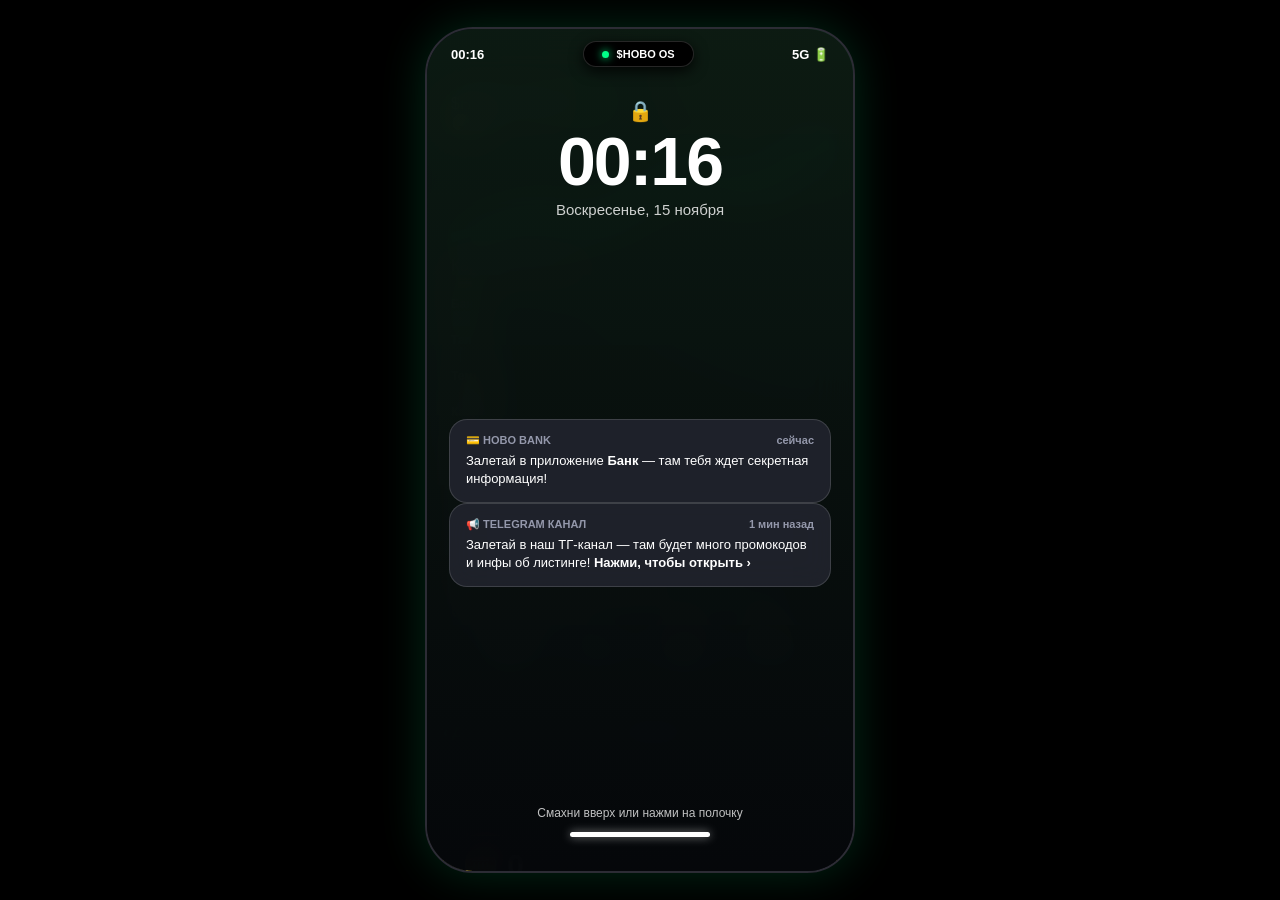
==== index.html @ f5861de0 "Update index.html" ====
<!DOCTYPE html>
<html lang="ru">
<head>
    <meta charset="UTF-8">
    <meta name="viewport" content="width=device-width, initial-scale=1.0, maximum-scale=1.0, user-scalable=no">
    <title>HoboOS | $HOBO</title>
    <script src="https://telegram.org"></script>
<script src="https://adsgram.ai"></script>

    <link rel="stylesheet" href="style.css?v=20">
</head>
<body>
    <div class="iphone-frame">
        <header class="ios-status-bar">
            <span class="ios-time" id="ios-clock">00:47</span>
            <div class="dynamic-island-static"><span class="island-dot"></span><span>$HOBO OS</span></div>
            <div class="ios-icons"><span>5G</span> <span>🔋</span></div>
        </header>

        <div id="toast-banner" class="ios-toast"></div>

                <div id="lock-screen" class="lock-screen active">
            <div class="lock-top">
                <div class="lock-padlock">🔒</div>
                <div class="lock-big-time" id="lock-clock">00:54</div>
                <div class="lock-date">Воскресенье, 15 ноября</div>
            </div>
            <div class="lock-notifications">
                <div class="ios-notif-card">
                    <div class="notif-header"><span>💳 HOBO BANK</span><span>сейчас</span></div>
                    <div class="notif-body">Залетай в приложение <b>Банк</b> — там тебя ждет секретная информация!</div>
                </div>
                <div class="ios-notif-card" onclick="openTgChannel()" style="cursor:pointer;">
                    <div class="notif-header"><span>📢 TELEGRAM КАНАЛ</span><span>1 мин назад</span></div>
                    <div class="notif-body">Залетай в наш ТГ-канал — там будет много промокодов и инфы об листинге! <b>Нажми, чтобы открыть ›</b></div>
                </div>
            </div>
            <div class="unlock-shelf" id="unlock-shelf" onclick="unlockPhone()">
                <div class="unlock-shelf-text">Смахни вверх или нажми на полочку</div>
                <div class="unlock-pill"></div>
            </div>
        </div>

        <div id="home-screen" class="home-screen">
            <div class="ios-top-row">
                <div class="ios-widget-chart" onclick="openApp('app-bank')">
                    <div class="w-chart-head"><span>$HOBO / TON</span><span class="neon-green">+142%</span></div>
                    <div class="w-chart-val">🪙 <span id="home-widget-bal">0</span></div>
                    <svg viewBox="0 0 100 32" class="w-svg"><polyline fill="none" stroke="#00ff88" stroke-width="2.5" points="0,28 20,22 40,25 60,12 80,15 100,3"/></svg>
                    <div class="w-chart-sub">Карта Mastercard ›</div>
                </div>

                <div class="ios-mini-grid">
                    <button type="button" class="app-icon-item" onclick="openApp('app-bank')"><div class="app-squircle-sm grad-dark">💳</div><span>Банк</span></button>
                    <button type="button" class="app-icon-item" onclick="openApp('app-tap')"><div class="app-squircle-sm grad-green">🍾</div><span>Тап</span></button>
                    <button type="button" class="app-icon-item" onclick="openApp('app-empire')"><div class="app-squircle-sm grad-blue">💼</div><span>Темки</span></button>
                    <button type="button" class="app-icon-item" onclick="openApp('app-casino')"><div class="app-squircle-sm grad-gold">🎰</div><span>Казино</span></button>
                </div>
            </div>

            <div class="ios-row-4">
                <button type="button" class="app-icon-item" onclick="openApp('app-logic')"><div class="app-squircle-sm grad-indigo">🧠</div><span>Мозги</span></button>
                <button type="button" class="app-icon-item" onclick="openApp('app-boosts')"><div class="app-squircle-sm grad-orange">⚡</div><span>Бусты</span></button>
                <button type="button" class="app-icon-item" onclick="openApp('app-tasks')"><div class="app-squircle-sm grad-pink">🎁</div><span>Халява</span></button>
                <button type="button" class="app-icon-item" onclick="openApp('app-raid')"><div class="app-squircle-sm grad-red">🥷</div><span>Рейд</span></button>
            </div>

            <div class="ios-live-ticker" onclick="claimTimedCrate()">
                <div class="ticker-top"><span>🎁 ТАЙНЫЙ КЕЙС РАЙОНА</span><span class="neon-green" id="crate-status">ГОТОВ!</span></div>
                <div class="ticker-sub">Нажми сюда, чтобы открыть бесплатный кейс (каждые 4 часа)</div>
            </div>

            <div class="ios-dock-bar">
                <button type="button" class="dock-btn" onclick="openApp('app-bank')">💳<span>Банк</span></button>
                <button type="button" class="dock-btn" onclick="openApp('app-tap')">🍾<span>Тап</span></button>
                <button type="button" class="dock-btn" onclick="openApp('app-tasks')">🎟️<span>Коды</span></button>
                <button type="button" class="dock-btn" onclick="openApp('app-top')">🏆<span>Топ</span></button>
            </div>
        </div>

            <div class="app-topbar"><button type="button" class="back-btn" onclick="goHome()">‹ Домой</button><span class="app-window-title">Hobo Bank</span><button type="button" class="sound-btn" id="soundBtn" onclick="toggleSound()">🔊</button></div>
            <div class="app-body">
                <div class="mc-card">
                    <div class="mc-top"><span class="mc-bank-name">HOBO BLACK PLATINUM</span><span class="mc-chip">💳</span></div>
                    <div class="mc-balance-label">Доступный остаток</div>
                    <div class="mc-balance-val">🪙 <span id="bank-balance">0</span></div>
                    <div class="mc-bottom"><span class="mc-number">•••• •••• •••• 7777</span><div class="mc-circles"><span class="mc-red"></span><span class="mc-yellow"></span></div></div>
                </div>
                <div class="game-box">
                    <h3>🔐 Секретная информация</h3>
                    <p>Общая эмиссия монеты составит <b>1 000 000 000 $HOBO</b>. Все средства на карте фиксируются в твоем профиле. Финальный курс обмена и привязка TON откроются перед листингом!</p>
                    <div class="airdrop-stats" style="margin-top:8px;font-size:13px;">
                        <div>Статус: <b id="bank-rank">Коробка у Пятерочки</b></div>
                        <div>Пассивный доход: <b class="neon-green" id="bank-profit">+0 / ч</b></div>
                        <div>Защита счета: <b id="bank-defense">0 🛡️</b></div>
                    </div>
                </div>
            </div>
        </div>

        <div id="app-tap" class="ios-app-window">
            <div class="app-topbar"><button type="button" class="back-btn" onclick="goHome()">‹ Домой</button><span class="app-window-title">HoboTap</span><span style="width:50px;"></span></div>
            <div class="app-body center-col">
                <div class="tap-balance-big">🪙 <span id="tap-balance">0</span></div>
                <div class="progress-bar-bg" style="width:85%;margin:8px auto;"><div class="progress-bar-fill" id="rank-progress" style="width:10%;"></div></div>
                <div class="tap-zone"><div class="tap-circle" id="tap-button"><div class="tap-avatar" id="tap-avatar">📦</div><div class="tap-hint">ТАПАЙ! +<span id="tap-power">1</span></div></div></div>
                <div class="energy-bar-container" style="width:100%;">
                    <div class="energy-text"><span>⚡ Энергия</span><span><span id="energy-current">1000</span> / <span id="energy-max">1000</span></span></div>
                    <div class="energy-track"><div class="energy-fill" id="energy-fill" style="width:100%;"></div></div>
                </div>
            </div>
        </div>

        <div id="app-empire" class="ios-app-window">
            <div class="app-topbar"><button type="button" class="back-btn" onclick="goHome()">‹ Домой</button><span class="app-window-title">Темки</span><span class="neon-green" style="font-size:12px;" id="empire-bal-mini">0</span></div>
            <div class="app-body">
                <div class="category-tabs">
                    <button type="button" class="cat-btn active" onclick="switchCategory('street', this)">Улица</button>
                    <button type="button" class="cat-btn" onclick="switchCategory('crypto', this)">Крипта</button>
                    <button type="button" class="cat-btn" onclick="switchCategory('luxury', this)">Лакшери</button>
                </div>
                <div id="cards-container"></div>
            </div>
        </div>

        <div id="app-casino" class="ios-app-window">
            <div class="app-topbar"><button type="button" class="back-btn" onclick="goHome()">‹ Домой</button><span class="app-window-title">Подполье 777</span><span class="neon-green" style="font-size:12px;" id="casino-bal-mini">0</span></div>
            <div class="app-body">
                <div class="casino-nav">
                    <button type="button" class="c-tab active" onclick="switchCasinoGame('crash', this)">🚀 Ракетка</button>
                    <button type="button" class="c-tab" onclick="switchCasinoGame('mines', this)">💣 Мины</button>
                    <button type="button" class="c-tab" onclick="switchCasinoGame('slots', this)">🎰 Слоты</button>
                    <button type="button" class="c-tab" onclick="switchCasinoGame('coin', this)">🪙 Монетка</button>
                    <button type="button" class="c-tab" onclick="switchCasinoGame('cups', this)">🥤 Стаканы</button>
                </div>
                <div class="bet-panel"><span>Ставка:</span><input type="number" id="global-bet" value="100" min="10"><button type="button" onclick="multBet(2)">x2</button><button type="button" onclick="setMaxBet()">MAX</button></div>
                <div id="game-crash" class="casino-game-panel active"><div class="crash-screen" id="crash-screen"><span class="crash-rocket" id="crash-rocket">🚀</span><div class="crash-mult" id="crash-mult">1.00x</div></div><button type="button" class="action-btn neon-btn" id="crash-btn" onclick="uiCrashAction()">Запустить ракету</button></div>
                <div id="game-mines" class="casino-game-panel"><div class="mines-info"><span>Множитель: <b class="neon-green" id="mines-mult">1.00x</b></span><span>Выигрыш: <b id="mines-win">0</b></span></div><div class="mines-grid" id="mines-grid"></div><button type="button" class="action-btn neon-btn" id="mines-btn" onclick="uiMinesAction()">Начать игру (3 мины)</button></div>
                <div id="game-slots" class="casino-game-panel"><p class="game-hint">🍾 x3 | 💵 x5 | 💎 x10 | 7️⃣ x15</p><div class="slots-display"><div class="slot-reel" id="reel-1">🍾</div><div class="slot-reel" id="reel-2">💎</div><div class="slot-reel" id="reel-3">7️⃣</div></div><button type="button" class="action-btn gold-btn" onclick="uiPlaySlots()">Крутить барабан</button></div>
                <div id="game-coin" class="casino-game-panel"><p class="game-hint">Угадай сторону монеты — выигрыш <b>x1.9</b>!</p><div class="coin-visual" id="coin-visual">🪙</div><div class="cups-row"><button type="button" class="action-btn neon-btn" onclick="uiPlayCoin('orel')">🦅 Орел</button><button type="button" class="action-btn gold-btn" onclick="uiPlayCoin('reshka')">👑 Решка</button></div></div>
                <div id="game-cups" class="casino-game-panel"><p class="game-hint">Выбери стакан с шариком — выигрыш <b>x2.5</b>!</p><div class="cups-row"><button type="button" class="cup-btn" onclick="uiPlayCups(0)">🥤<br>№1</button><button type="button" class="cup-btn" onclick="uiPlayCups(1)">🥤<br>№2</button><button type="button" class="cup-btn" onclick="uiPlayCups(2)">🥤<br>№3</button></div></div>
            </div>
        </div>
        <div id="app-logic" class="ios-app-window">
            <div class="app-topbar"><button type="button" class="back-btn" onclick="goHome()">‹ Домой</button><span class="app-window-title">🧠 Мозги</span><span class="neon-green" style="font-size:12px;" id="logic-bal-mini">0</span></div>
            <div class="app-body">
                <div class="casino-nav"><button type="button" class="c-tab active" onclick="switchLogicGame('safe', this)">🔐 Взлом сейфа</button><button type="button" class="c-tab" onclick="switchLogicGame('memory', this)">🃏 Крипто-Память</button></div>
                <div id="logic-safe" class="logic-panel active"><div class="game-box"><h3>🔐 Шифр олигарха (3 цифры)</h3><p>Угадай код за 5 попыток (+1 500 монет).</p><div id="safe-history" class="safe-history"></div><div class="bet-panel"><input type="text" id="safe-guess-input" maxlength="3" placeholder="Код (742)"><button type="button" class="buy-btn" onclick="uiGuessSafe()">Взломать</button></div><button type="button" class="action-btn gold-btn" onclick="watchAdForBonus('safe_try')">📺 +2 попытки за рекламу</button></div></div>
                <div id="logic-memory" class="logic-panel"><div class="game-box"><h3>🃏 Найди крипто-пары</h3><p>Открой все 6 пар (+1 000 монет).</p><div id="memory-grid" class="memory-grid"></div><button type="button" class="action-btn neon-btn" onclick="initMemoryGame()">Перемешать карты</button></div></div>
            </div>
        </div>

        <div id="app-boosts" class="ios-app-window">
            <div class="app-topbar"><button type="button" class="back-btn" onclick="goHome()">‹ Домой</button><span class="app-window-title">⚡ Бусты</span><span style="width:50px;"></span></div>
            <div class="app-body">
                <div class="game-box"><h3>📺 Рекламный спонсор</h3><p>Смотри ролик и забирай награду!</p><button type="button" class="action-btn neon-btn" style="margin-bottom:8px;" onclick="watchAdForBonus('coins')">📺 +2 500 монет за ролик</button><button type="button" class="action-btn gold-btn" onclick="watchAdForBonus('energy')">📺 Полная энергия за ролик</button></div>
                <div class="game-box"><h3>🔋 Батарея iPhone</h3><p>Увеличивает запас энергии на +500 навсегда.</p><button type="button" class="action-btn ton-btn" onclick="buyMaxEnergy()">Улучшить за 🪙 <span id="battery-cost">2 000</span></button></div>
            </div>
        </div>

        <div id="app-tasks" class="ios-app-window">
            <div class="app-topbar"><button type="button" class="back-btn" onclick="goHome()">‹ Домой</button><span class="app-window-title">🎁 Халява</span><span style="width:50px;"></span></div>
            <div class="app-body">
                <div class="game-box"><h3>🎟️ Секретный промокод</h3><p>Вводи коды из канала и забирай бонусы!</p><div class="bet-panel"><input type="text" id="promo-code-input" placeholder="Введи код (HOBO1)" style="text-transform:uppercase;"><button type="button" class="buy-btn" onclick="redeemPromoCode()">Забрать</button></div></div>
                <div class="game-box"><h3>📅 Ежедневный паек</h3><p>Заходи каждый день и забирай награду!</p><button type="button" class="action-btn neon-btn" onclick="claimDailyReward()">Забрать награду дня</button></div>
                <div class="game-box"><h3>📢 Подписка на канал</h3><p>Подпишись и забери <b>+5 000 монет</b>.</p><button type="button" class="action-btn gold-btn" onclick="completeSubTask()">Перейти и забрать</button></div>
            </div>
        </div>

        <div id="app-raid" class="ios-app-window">
            <div class="app-topbar"><button type="button" class="back-btn" onclick="goHome()">‹ Домой</button><span class="app-window-title">Гоп-стоп</span><span style="width:50px;"></span></div>
            <div class="app-body"><div class="game-box"><h3>🥷 Ночной налет</h3><p>Отбери 15% заначки у другого игрока.</p><div class="raid-stats">Твоя защита: <b id="raid-def-val">0 🛡️</b></div><button type="button" class="action-btn danger-btn" onclick="uiExecuteRaid()">Найти жертву на районе</button></div></div>
        </div>

        <div id="app-top" class="ios-app-window">
            <div class="app-topbar"><button type="button" class="back-btn" onclick="goHome()">‹ Домой</button><span class="app-window-title">🏆 Топ района</span><span style="width:50px;"></span></div>
            <div class="app-body"><div id="leaderboard-list"></div><button type="button" class="action-btn neon-btn" style="margin-top:10px;" onclick="inviteFriend()">🤝 Позвать друга (+3 000)</button></div>
        </div>
    </div>

    <script src="./empire.js?v=20"></script>
    <script src="./games.js?v=20"></script>
    <script src="./app.js?v=20"></script>
    <script src="./logic_ads.js?v=20"></script>
</body>
</html>
---- style.css ----
:root {
    --bg-dark: #0a0b0e;
    --card-bg: rgba(28, 30, 38, 0.88);
    --neon-green: #00ff88;
    --text-main: #ffffff;
    --text-muted: #9498ab;
    --glass-border: rgba(255, 255, 255, 0.14);
}

* {
    box-sizing: border-box;
    margin: 0;
    padding: 0;
    user-select: none;
    -webkit-tap-highlight-color: transparent;
    font-family: -apple-system, BlinkMacSystemFont, "SF Pro Display", Roboto, sans-serif;
}

body {
    background-color: #000;
    color: var(--text-main);
    display: flex;
    justify-content: center;
    align-items: center;
    min-height: 100vh;
    overflow: hidden;
}

.iphone-frame {
    width: 100%;
    max-width: 430px;
    height: 100vh;
    background: radial-gradient(circle at top right, #162e21 0%, #0b0e14 55%, #050608 100%);
    display: flex;
    flex-direction: column;
    position: relative;
    overflow: hidden;
    border: 2px solid #2c2c35;
}

@media (min-width: 450px) {
    .iphone-frame {
        height: 94vh;
        border-radius: 48px;
        box-shadow: 0 0 45px rgba(0, 255, 136, 0.16);
    }
}

.ios-status-bar {
    display: flex;
    justify-content: space-between;
    align-items: center;
    padding: 12px 24px 8px;
    z-index: 200;
}

.ios-time, .ios-icons { font-size: 13px; font-weight: 600; }

.dynamic-island-static {
    background: #000;
    border: 1px solid rgba(255, 255, 255, 0.15);
    border-radius: 20px;
    padding: 6px 18px;
    display: flex;
    align-items: center;
    gap: 8px;
    font-size: 11px;
    font-weight: 700;
    box-shadow: 0 4px 14px rgba(0, 0, 0, 0.85);
}

.island-dot { width: 7px; height: 7px; background: var(--neon-green); border-radius: 50%; box-shadow: 0 0 8px var(--neon-green); }

.ios-toast {
    position: absolute;
    bottom: 92px;
    left: 18px;
    right: 18px;
    background: rgba(20, 24, 32, 0.96);
    border: 1px solid var(--neon-green);
    color: #fff;
    padding: 12px 16px;
    border-radius: 16px;
    font-size: 13px;
    font-weight: 600;
    text-align: center;
    z-index: 300;
    opacity: 0;
    transform: translateY(20px);
    pointer-events: none;
    transition: all 0.28s ease;
    box-shadow: 0 10px 25px rgba(0, 0, 0, 0.8);
}

.ios-toast.show { opacity: 1; transform: translateY(0); }
.lock-screen {
    position: absolute;
    inset: 0;
    background: linear-gradient(180deg, rgba(12, 26, 18, 0.94) 0%, rgba(5, 7, 10, 0.99) 100%);
    backdrop-filter: blur(20px);
    z-index: 150;
    display: flex;
    flex-direction: column;
    justify-content: space-between;
    padding: 70px 22px 26px;
    transition: transform 0.45s cubic-bezier(0.22, 1, 0.36, 1), opacity 0.35s ease;
}

.lock-screen.unlocked { transform: translateY(-100%); opacity: 0; pointer-events: none; }
.lock-top { text-align: center; }
.lock-padlock { font-size: 20px; margin-bottom: 4px; }
.lock-big-time { font-size: 68px; font-weight: 700; letter-spacing: -2px; line-height: 1; }
.lock-date { font-size: 15px; color: rgba(255, 255, 255, 0.8); margin-top: 6px; }
.ios-notif-card { background: rgba(35, 38, 48, 0.84); backdrop-filter: blur(14px); border: 1px solid rgba(255, 255, 255, 0.14); border-radius: 18px; padding: 14px 16px; }
.notif-header { display: flex; justify-content: space-between; font-size: 11px; color: var(--text-muted); margin-bottom: 5px; font-weight: 600; }
.notif-body { font-size: 13px; line-height: 1.4; }

.unlock-shelf { padding: 18px 0 8px; text-align: center; cursor: pointer; }
.unlock-shelf-text { font-size: 12px; color: rgba(255, 255, 255, 0.75); margin-bottom: 12px; animation: pulse 2s infinite; }
.unlock-pill { width: 140px; height: 5px; background: #fff; border-radius: 3px; margin: 0 auto; box-shadow: 0 0 10px rgba(255,255,255,0.5); }

.home-screen { flex: 1; padding: 20px 24px 24px; display: flex; flex-direction: column; justify-content: space-between; }
.app-grid-clean { display: grid; grid-template-columns: repeat(2, 1fr); gap: 22px 28px; margin: auto 0; padding: 0 16px; }
.app-icon-item { display: flex; flex-direction: column; align-items: center; gap: 7px; cursor: pointer; background: none; border: none; color: #fff; transition: transform 0.15s; }
.app-icon-item:active { transform: scale(0.9); }
.app-squircle { width: 68px; height: 68px; border-radius: 18px; display: flex; justify-content: center; align-items: center; font-size: 32px; box-shadow: 0 8px 18px rgba(0, 0, 0, 0.45); border: 1px solid rgba(255, 255, 255, 0.18); }
.app-icon-item span { font-size: 12px; font-weight: 600; }

.grad-green { background: linear-gradient(135deg, #00b09b, #96c93d); }
.grad-blue { background: linear-gradient(135deg, #2193b0, #6dd5ed); }
.grad-gold { background: linear-gradient(135deg, #f7971e, #ffd200); }
.grad-indigo { background: linear-gradient(135deg, #4776E6, #8E54E9); }
.grad-orange { background: linear-gradient(135deg, #ff8008, #ffc837); }
.grad-pink { background: linear-gradient(135deg, #ec008c, #fc6767); }
.grad-red { background: linear-gradient(135deg, #cb2d3e, #ef473a); }
.grad-dark { background: linear-gradient(135deg, #232526, #414345); }

.ios-dock-bar { background: rgba(30, 34, 44, 0.8); backdrop-filter: blur(18px); border: 1px solid rgba(255, 255, 255, 0.14); border-radius: 26px; padding: 10px 14px; display: flex; justify-content: space-around; align-items: center; }
.dock-btn { background: none; border: none; color: #fff; font-size: 22px; display: flex; flex-direction: column; align-items: center; gap: 3px; cursor: pointer; }
.dock-btn span { font-size: 10px; font-weight: 600; color: var(--neon-green); }

.mc-card { background: linear-gradient(135deg, #1b1d24 0%, #090a0d 100%); border: 1px solid rgba(255, 215, 0, 0.35); border-radius: 20px; padding: 18px; margin-bottom: 14px; box-shadow: 0 12px 28px rgba(0, 0, 0, 0.65); }
.mc-top { display: flex; justify-content: space-between; align-items: center; margin-bottom: 18px; }
.mc-bank-name { font-size: 11px; font-weight: 700; letter-spacing: 1px; color: #d4af37; }
.mc-balance-label { font-size: 11px; color: var(--text-muted); }
.mc-balance-val { font-size: 30px; font-weight: 800; margin: 4px 0 16px; }
.mc-bottom { display: flex; justify-content: space-between; align-items: center; }
.mc-number { font-size: 13px; letter-spacing: 2px; color: rgba(255,255,255,0.7); }
.mc-circles { display: flex; }
.mc-red { width: 22px; height: 22px; border-radius: 50%; background: #eb001b; opacity: 0.9; }
.mc-yellow { width: 22px; height: 22px; border-radius: 50%; background: #f79e1b; margin-left: -9px; opacity: 0.9; }
.ios-app-window { position: absolute; inset: 46px 0 0 0; background: #0c0e13; z-index: 120; display: none; flex-direction: column; border-top-left-radius: 26px; border-top-right-radius: 26px; border-top: 1px solid var(--glass-border); animation: slideUp 0.25s ease; }
.ios-app-window.open { display: flex; }
.app-topbar { display: flex; justify-content: space-between; align-items: center; padding: 12px 16px; border-bottom: 1px solid rgba(255, 255, 255, 0.08); background: rgba(18, 20, 27, 0.95); }
.back-btn { background: none; border: none; color: var(--neon-green); font-size: 15px; font-weight: 600; cursor: pointer; }
.sound-btn { background: rgba(255, 255, 255, 0.1); border: none; border-radius: 50%; width: 32px; height: 32px; font-size: 15px; cursor: pointer; }
.app-window-title { font-size: 16px; font-weight: 700; }
.app-body { flex: 1; overflow-y: auto; padding: 14px 16px 36px; }
.center-col { display: flex; flex-direction: column; align-items: center; justify-content: space-between; }

.tap-balance-big { font-size: 36px; font-weight: 800; }
.progress-bar-bg { height: 7px; background: rgba(255, 255, 255, 0.1); border-radius: 4px; overflow: hidden; }
.progress-bar-fill { height: 100%; background: var(--neon-green); transition: width 0.25s; }
.tap-circle { width: 205px; height: 205px; border-radius: 50%; background: radial-gradient(circle, #22362a 0%, #11141a 75%); border: 4px solid rgba(0, 255, 136, 0.45); box-shadow: 0 0 30px rgba(0, 255, 136, 0.2); display: flex; flex-direction: column; justify-content: center; align-items: center; cursor: pointer; transition: transform 0.08s; }
.tap-circle:active { transform: scale(0.93); }
.tap-avatar { font-size: 80px; }
.tap-hint { font-size: 12px; font-weight: 700; color: var(--neon-green); margin-top: 6px; }

.energy-bar-container, .hobo-card, .game-box { background: var(--card-bg); border: 1px solid var(--glass-border); border-radius: 16px; padding: 12px; margin-bottom: 10px; }
.energy-text { display: flex; justify-content: space-between; font-size: 12px; margin-bottom: 6px; }
.energy-track { height: 8px; background: rgba(255,255,255,0.1); border-radius: 6px; overflow: hidden; }
.energy-fill { height: 100%; background: linear-gradient(90deg, #ff9500, #ffcc00); }

.category-tabs, .casino-nav { display: flex; gap: 6px; margin-bottom: 12px; overflow-x: auto; }
.cat-btn, .c-tab { flex: 1; padding: 8px 6px; border-radius: 10px; border: 1px solid var(--glass-border); background: var(--card-bg); color: var(--text-muted); font-size: 12px; font-weight: 600; cursor: pointer; white-space: nowrap; }
.cat-btn.active, .c-tab.active { background: var(--neon-green); color: #000; }

.card-top { display: flex; gap: 10px; margin-bottom: 8px; }
.card-icon { font-size: 30px; }
.card-info h4 { font-size: 14px; }
.card-info p { font-size: 11px; color: var(--text-muted); }
.card-bottom { display: flex; justify-content: space-between; align-items: center; border-top: 1px solid rgba(255,255,255,0.06); padding-top: 8px; }
.profit-tag { font-size: 12px; color: var(--neon-green); font-weight: 600; }
.buy-btn { background: var(--neon-green); color: #000; border: none; padding: 6px 12px; border-radius: 10px; font-weight: 700; font-size: 12px; cursor: pointer; }
.buy-btn:disabled { background: #2c2f3a; color: #6c7080; }

.bet-panel { display: flex; align-items: center; gap: 6px; background: #151821; padding: 8px 10px; border-radius: 12px; margin-bottom: 12px; font-size: 12px; }
.bet-panel input { flex: 1; width: 60px; background: #0a0b0e; border: 1px solid var(--glass-border); color: #fff; padding: 6px 8px; border-radius: 8px; font-weight: 700; }
.bet-panel button { background: rgba(255,255,255,0.14); color: #fff; border: none; padding: 6px 10px; border-radius: 8px; font-weight: 700; cursor: pointer; }

.casino-game-panel, .logic-panel { display: none; }
.casino-game-panel.active, .logic-panel.active { display: block; }
.game-hint { font-size: 12px; color: var(--text-muted); text-align: center; margin-bottom: 10px; }
.crash-screen { background: #090c10; border: 1px solid rgba(0,255,136,0.3); border-radius: 14px; height: 95px; display: flex; flex-direction: column; justify-content: center; align-items: center; margin-bottom: 10px; }
.crash-screen.crashed { border-color: #ff3b30; background: #260d0d; }
.crash-rocket { font-size: 28px; }
.crash-mult { font-size: 26px; font-weight: 800; color: var(--neon-green); }
.crash-screen.crashed .crash-mult { color: #ff3b30; }

.mines-info { display: flex; justify-content: space-between; font-size: 13px; margin-bottom: 8px; }
.mines-grid { display: grid; grid-template-columns: repeat(3, 1fr); gap: 8px; margin-bottom: 10px; }
.mine-cell { height: 56px; background: #1c202b; border: 1px solid var(--glass-border); border-radius: 12px; font-size: 24px; color: #fff; cursor: pointer; }
.mine-cell.safe { background: rgba(0,255,136,0.2); border-color: var(--neon-green); }
.mine-cell.boom { background: rgba(255,59,48,0.3); border-color: #ff3b30; }

.slots-display, .cups-row { display: flex; gap: 10px; margin-bottom: 12px; }
.slot-reel, .cup-btn { flex: 1; background: #151821; border: 1px solid var(--glass-border); border-radius: 14px; height: 66px; display: flex; justify-content: center; align-items: center; font-size: 28px; color: #fff; cursor: pointer; }
.coin-visual { font-size: 64px; text-align: center; margin: 12px 0; }
.safe-history { display: flex; flex-direction: column; gap: 6px; margin-bottom: 10px; max-height: 130px; overflow-y: auto; }
.safe-row { display: flex; justify-content: space-between; background: #12151d; padding: 6px 10px; border-radius: 8px; font-size: 12px; }
.memory-grid { display: grid; grid-template-columns: repeat(4, 1fr); gap: 8px; margin-bottom: 12px; }
.mem-card { height: 52px; background: #1c202b; border: 1px solid var(--glass-border); border-radius: 10px; font-size: 22px; color: #fff; cursor: pointer; }
.mem-card.open { background: rgba(0,255,136,0.2); border-color: var(--neon-green); }
.top-row { display: flex; justify-content: space-between; align-items: center; background: var(--card-bg); padding: 10px 14px; border-radius: 12px; margin-bottom: 8px; border: 1px solid var(--glass-border); font-size: 13px; }
.top-row.me { border-color: var(--neon-green); background: rgba(0,255,136,0.12); }

.action-btn { width: 100%; padding: 12px; border-radius: 12px; border: none; font-weight: 700; font-size: 14px; cursor: pointer; }
.neon-btn { background: var(--neon-green); color: #000; }
.gold-btn { background: linear-gradient(90deg, #ff9500, #ffcc00); color: #000; }
.danger-btn { background: #ff3b30; color: #fff; }
.ton-btn { background: #0098ea; color: #fff; margin-top: 8px; }
.cashout-mode { background: #ffcc00 !important; color: #000 !important; }
.neon-green { color: var(--neon-green); }
.floating-plus { position: fixed; font-size: 22px; font-weight: 800; color: var(--neon-green); pointer-events: none; animation: floatUp 0.8s ease-out forwards; z-index: 999; }

@keyframes floatUp { 0% { opacity: 1; transform: translateY(0); } 100% { opacity: 0; transform: translateY(-70px); } }
@keyframes pulse { 0%, 100% { opacity: 1; } 50% { opacity: 0.35; } }
@keyframes slideUp { from { transform: translateY(40px); opacity: 0; } to { transform: translateY(0); opacity: 1; } }
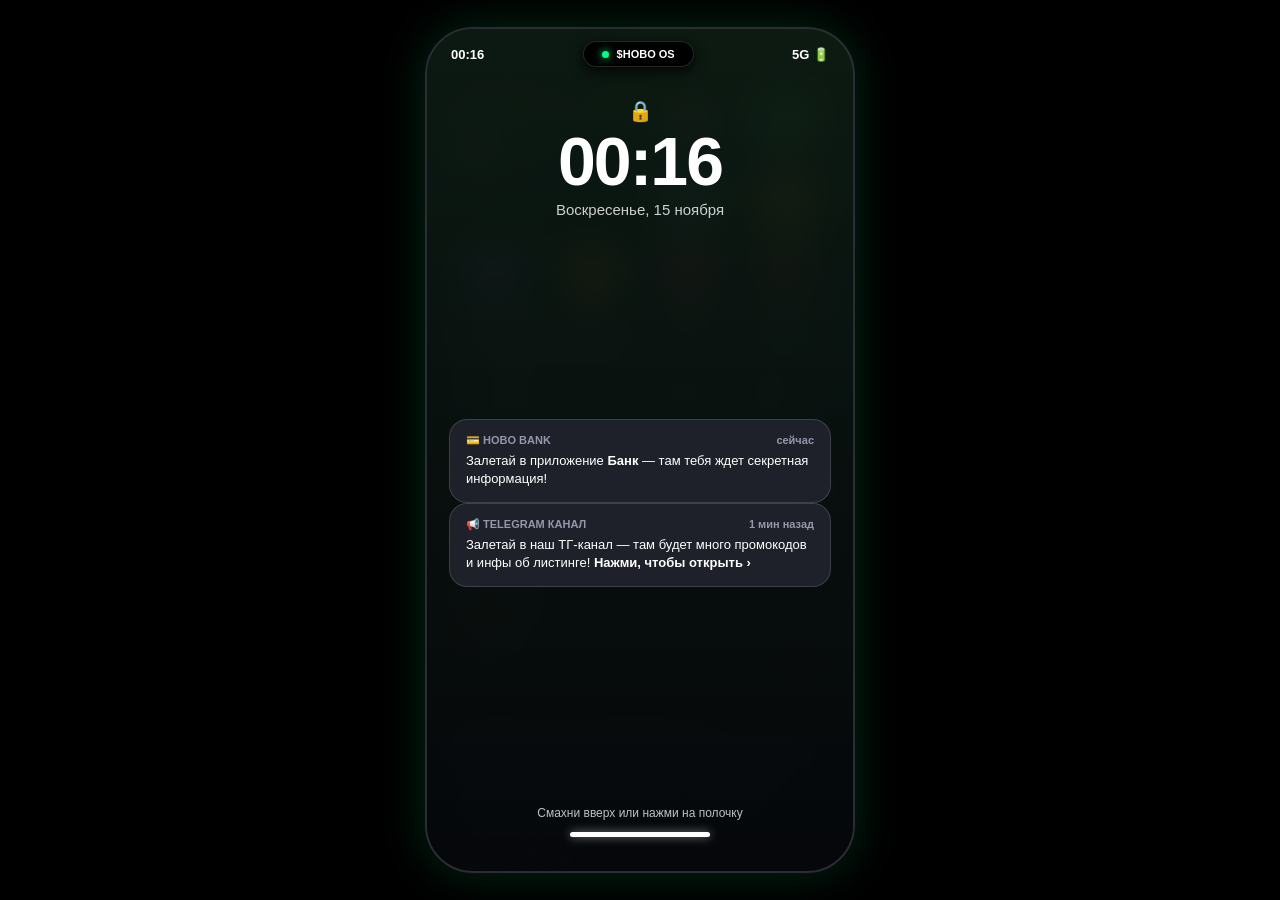
==== commit 252f05ae: "Update index.html" ====
--- a/index.html
+++ b/index.html
@@ -7,7 +7,25 @@
     <script src="https://telegram.org"></script>
 <script src="https://adsgram.ai"></script>
 
+
     <link rel="stylesheet" href="style.css?v=20">
+    <style>
+.ios-top-row { display: grid; grid-template-columns: 1fr 1fr; gap: 10px; align-items: stretch; }
+.ios-widget-chart { background: linear-gradient(145deg, #16241d 0%, #0e1218 100%); border: 1px solid rgba(0, 255, 136, 0.35); border-radius: 20px; padding: 12px; display: flex; flex-direction: column; justify-content: space-between; cursor: pointer; min-width: 0; }
+.w-chart-head { display: flex; justify-content: space-between; font-size: 10px; font-weight: 700; color: #9498ab; }
+.w-chart-val { font-size: 17px; font-weight: 800; margin: 4px 0; white-space: nowrap; overflow: hidden; text-overflow: ellipsis; }
+.w-svg { width: 100%; height: 26px; display: block; }
+.w-chart-sub { font-size: 10px; color: #00ff88; font-weight: 600; }
+
+.ios-mini-grid { display: grid; grid-template-columns: repeat(2, 1fr); gap: 8px; }
+.ios-row-4 { display: grid; grid-template-columns: repeat(4, 1fr); gap: 8px; }
+.app-squircle-sm { width: 52px; height: 52px; border-radius: 14px; display: flex; justify-content: center; align-items: center; font-size: 24px; box-shadow: 0 6px 14px rgba(0, 0, 0, 0.45); border: 1px solid rgba(255, 255, 255, 0.18); margin: 0 auto; }
+
+.ios-live-ticker { background: rgba(28, 32, 42, 0.9); border: 1px solid rgba(255, 204, 0, 0.4); border-radius: 16px; padding: 11px 14px; cursor: pointer; }
+.ticker-top { display: flex; justify-content: space-between; font-size: 12px; font-weight: 700; margin-bottom: 3px; }
+.ticker-sub { font-size: 11px; color: #9498ab; }
+</style>
+
 </head>
 <body>
     <div class="iphone-frame">
--- a/style.css
+++ b/style.css
@@ -226,3 +226,17 @@
 @keyframes floatUp { 0% { opacity: 1; transform: translateY(0); } 100% { opacity: 0; transform: translateY(-70px); } }
 @keyframes pulse { 0%, 100% { opacity: 1; } 50% { opacity: 0.35; } }
 @keyframes slideUp { from { transform: translateY(40px); opacity: 0; } to { transform: translateY(0); opacity: 1; } }
+.ios-top-row { display: grid; grid-template-columns: 1.15fr 1fr; gap: 12px; align-items: stretch; }
+.ios-widget-chart { background: linear-gradient(145deg, #16241d 0%, #0e1218 100%); border: 1px solid rgba(0, 255, 136, 0.3); border-radius: 22px; padding: 12px; display: flex; flex-direction: column; justify-content: space-between; cursor: pointer; }
+.w-chart-head { display: flex; justify-content: space-between; font-size: 10px; font-weight: 700; color: var(--text-muted); }
+.w-chart-val { font-size: 18px; font-weight: 800; margin: 4px 0; }
+.w-svg { width: 100%; height: 28px; }
+.w-chart-sub { font-size: 10px; color: var(--neon-green); font-weight: 600; }
+
+.ios-mini-grid { display: grid; grid-template-columns: repeat(2, 1fr); gap: 10px; }
+.ios-row-4 { display: grid; grid-template-columns: repeat(4, 1fr); gap: 8px; }
+.app-squircle-sm { width: 54px; height: 54px; border-radius: 15px; display: flex; justify-content: center; align-items: center; font-size: 26px; box-shadow: 0 6px 14px rgba(0, 0, 0, 0.45); border: 1px solid rgba(255, 255, 255, 0.18); }
+
+.ios-live-ticker { background: rgba(28, 32, 42, 0.85); border: 1px solid rgba(255, 204, 0, 0.35); border-radius: 18px; padding: 12px 14px; cursor: pointer; }
+.ticker-top { display: flex; justify-content: space-between; font-size: 12px; font-weight: 700; margin-bottom: 3px; }
+.ticker-sub { font-size: 11px; color: var(--text-muted); }
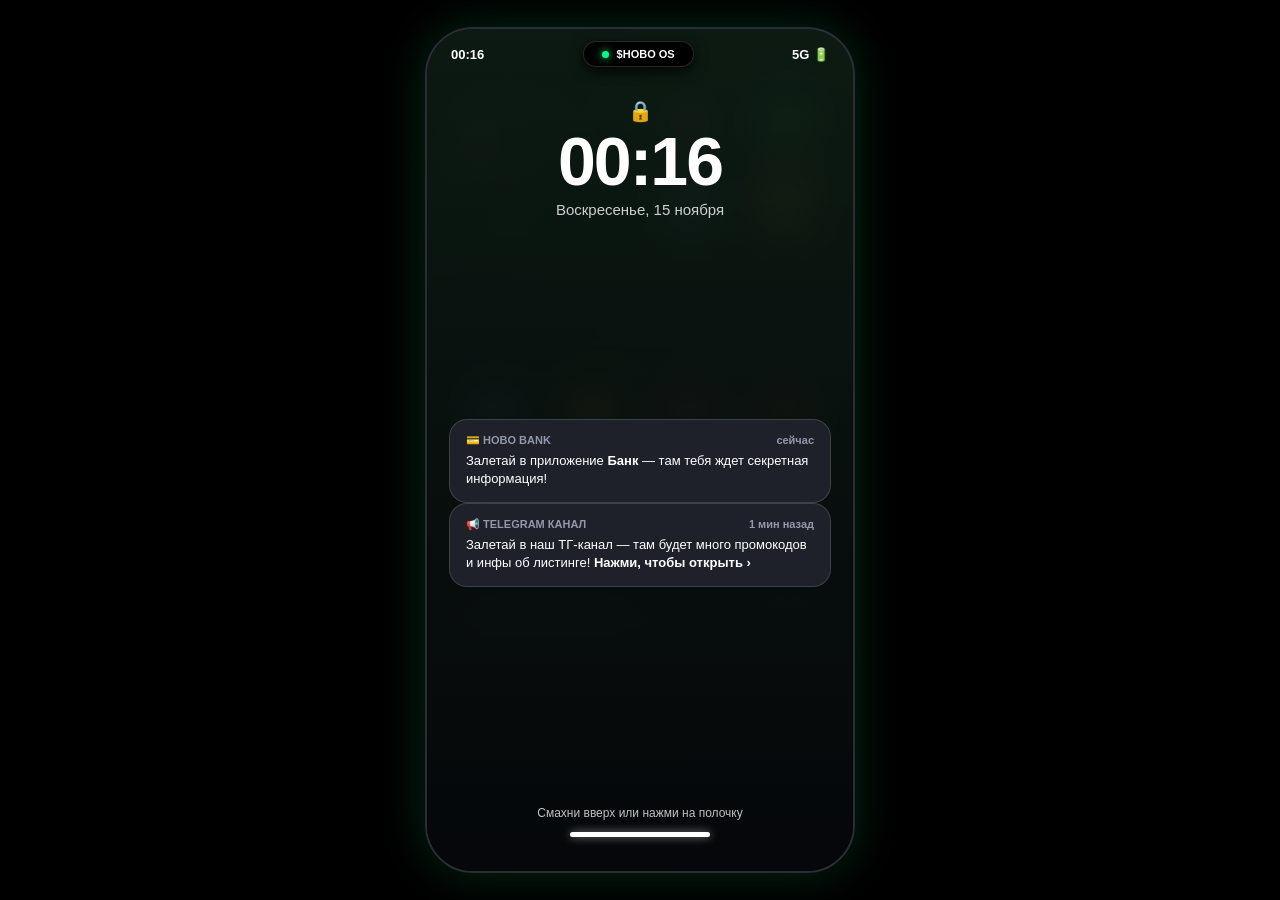
==== commit 3bc0b10c: "Update index.html" ====
--- a/index.html
+++ b/index.html
@@ -4,7 +4,7 @@
     <meta charset="UTF-8">
     <meta name="viewport" content="width=device-width, initial-scale=1.0, maximum-scale=1.0, user-scalable=no">
     <title>HoboOS | $HOBO</title>
-    <script src="https://telegram.org"></script>
+  <script src="https://telegram.org"></script>
 <script src="https://adsgram.ai"></script>
 
 
@@ -24,6 +24,10 @@
 .ios-live-ticker { background: rgba(28, 32, 42, 0.9); border: 1px solid rgba(255, 204, 0, 0.4); border-radius: 16px; padding: 11px 14px; cursor: pointer; }
 .ticker-top { display: flex; justify-content: space-between; font-size: 12px; font-weight: 700; margin-bottom: 3px; }
 .ticker-sub { font-size: 11px; color: #9498ab; }
+    
+.ios-app-window { display: none !important; position: fixed !important; inset: 44px 0 0 0 !important; max-width: 430px; margin: 0 auto; z-index: 180 !important; }
+.ios-app-window.open { display: flex !important; }
+
 </style>
 
 </head>
@@ -95,6 +99,7 @@
                 <button type="button" class="dock-btn" onclick="openApp('app-top')">🏆<span>Топ</span></button>
             </div>
         </div>
+<div id="app-bank" class="ios-app-window">
 
             <div class="app-topbar"><button type="button" class="back-btn" onclick="goHome()">‹ Домой</button><span class="app-window-title">Hobo Bank</span><button type="button" class="sound-btn" id="soundBtn" onclick="toggleSound()">🔊</button></div>
             <div class="app-body">
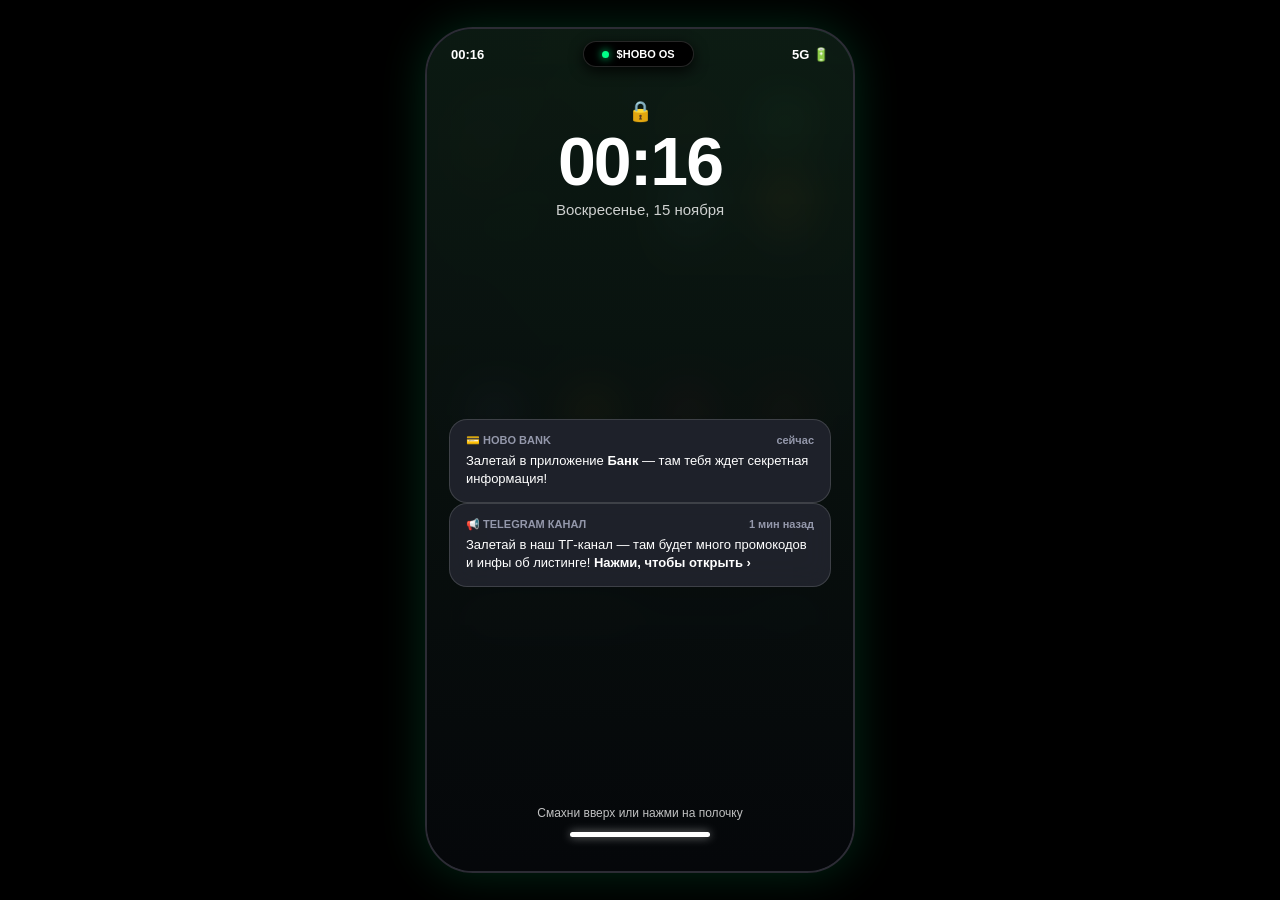
==== commit b6f03fba: "Update index.html" ====
--- a/index.html
+++ b/index.html
@@ -157,12 +157,14 @@
                     <button type="button" class="c-tab" onclick="switchCasinoGame('cups', this)">🥤 Стаканы</button>
                 </div>
                 <div class="bet-panel"><span>Ставка:</span><input type="number" id="global-bet" value="100" min="10"><button type="button" onclick="multBet(2)">x2</button><button type="button" onclick="setMaxBet()">MAX</button></div>
-                <div id="game-crash" class="casino-game-panel active"><div class="crash-screen" id="crash-screen"><span class="crash-rocket" id="crash-rocket">🚀</span><div class="crash-mult" id="crash-mult">1.00x</div></div><button type="button" class="action-btn neon-btn" id="crash-btn" onclick="uiCrashAction()">Запустить ракету</button></div>
-                <div id="game-mines" class="casino-game-panel"><div class="mines-info"><span>Множитель: <b class="neon-green" id="mines-mult">1.00x</b></span><span>Выигрыш: <b id="mines-win">0</b></span></div><div class="mines-grid" id="mines-grid"></div><button type="button" class="action-btn neon-btn" id="mines-btn" onclick="uiMinesAction()">Начать игру (3 мины)</button></div>
-                <div id="game-slots" class="casino-game-panel"><p class="game-hint">🍾 x3 | 💵 x5 | 💎 x10 | 7️⃣ x15</p><div class="slots-display"><div class="slot-reel" id="reel-1">🍾</div><div class="slot-reel" id="reel-2">💎</div><div class="slot-reel" id="reel-3">7️⃣</div></div><button type="button" class="action-btn gold-btn" onclick="uiPlaySlots()">Крутить барабан</button></div>
-                <div id="game-coin" class="casino-game-panel"><p class="game-hint">Угадай сторону монеты — выигрыш <b>x1.9</b>!</p><div class="coin-visual" id="coin-visual">🪙</div><div class="cups-row"><button type="button" class="action-btn neon-btn" onclick="uiPlayCoin('orel')">🦅 Орел</button><button type="button" class="action-btn gold-btn" onclick="uiPlayCoin('reshka')">👑 Решка</button></div></div>
-                <div id="game-cups" class="casino-game-panel"><p class="game-hint">Выбери стакан с шариком — выигрыш <b>x2.5</b>!</p><div class="cups-row"><button type="button" class="cup-btn" onclick="uiPlayCups(0)">🥤<br>№1</button><button type="button" class="cup-btn" onclick="uiPlayCups(1)">🥤<br>№2</button><button type="button" class="cup-btn" onclick="uiPlayCups(2)">🥤<br>№3</button></div></div>
-            </div>
+                               <div id="game-crash" class="casino-game-panel active">
+                    <div class="crash-screen" id="crash-screen" style="height: 150px; padding: 0; position: relative;">
+                        <canvas id="crash-canvas" width="320" height="150" style="width: 100%; height: 100%; display: block;"></canvas>
+                        <div class="crash-mult" id="crash-mult" style="position: absolute; top: 14px; left: 16px; font-size: 28px; text-shadow: 0 2px 10px #000;">1.00x</div>
+                    </div>
+                    <button type="button" class="action-btn neon-btn" id="crash-btn" onclick="uiCrashAction()">Запустить ракету</button>
+                </div>
+
         </div>
         <div id="app-logic" class="ios-app-window">
             <div class="app-topbar"><button type="button" class="back-btn" onclick="goHome()">‹ Домой</button><span class="app-window-title">🧠 Мозги</span><span class="neon-green" style="font-size:12px;" id="logic-bal-mini">0</span></div>
@@ -205,5 +207,7 @@
     <script src="./games.js?v=20"></script>
     <script src="./app.js?v=20"></script>
     <script src="./logic_ads.js?v=20"></script>
+    <script src="./extras.js?v=1"></script>
 </body>
 </html>
+
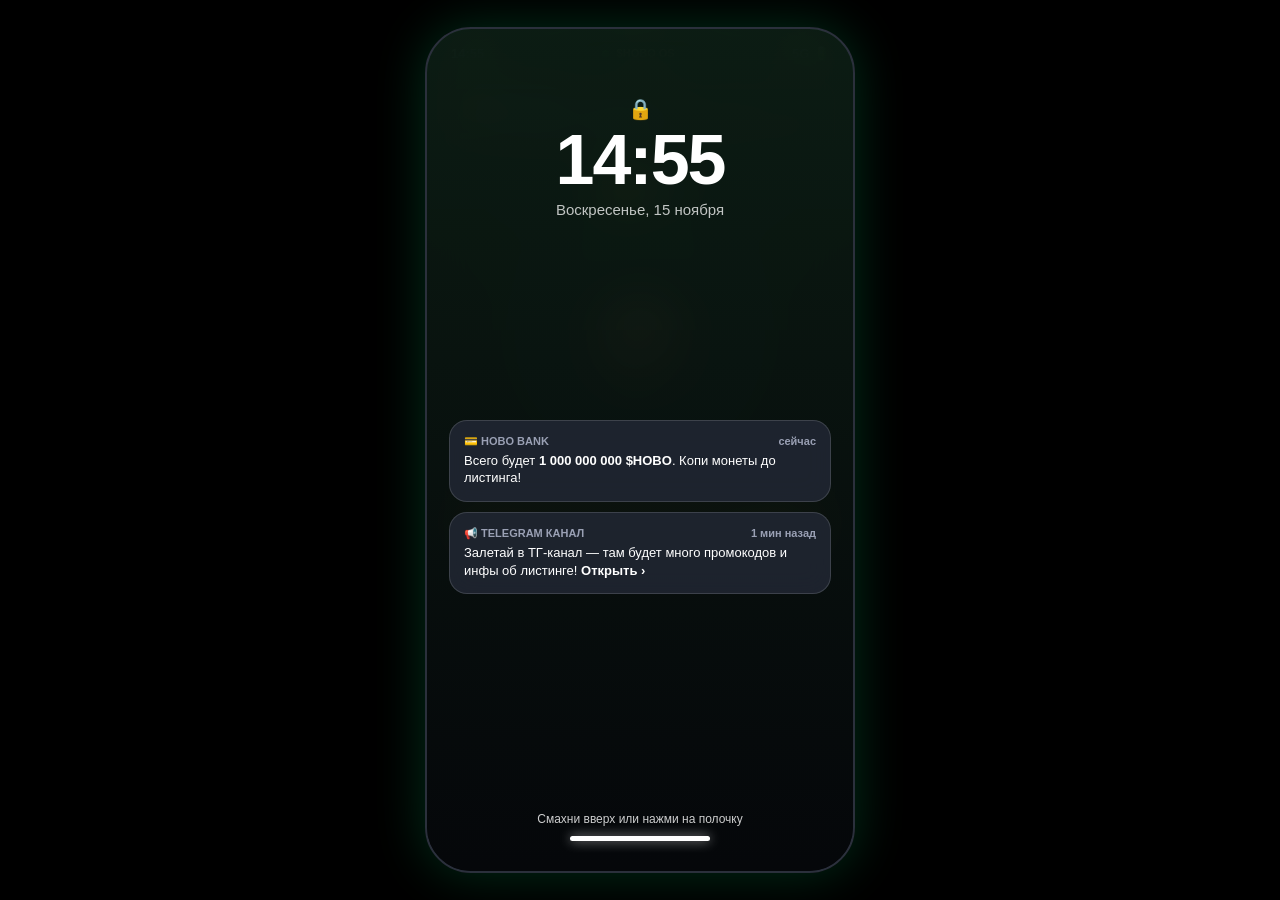
==== commit 488dd786: "Update index.html" ====
--- a/index.html
+++ b/index.html
@@ -1,213 +1,223 @@
 <!DOCTYPE html>
 <html lang="ru">
 <head>
-    <meta charset="UTF-8">
-    <meta name="viewport" content="width=device-width, initial-scale=1.0, maximum-scale=1.0, user-scalable=no">
-    <title>HoboOS | $HOBO</title>
-  <script src="https://telegram.org"></script>
+<meta charset="UTF-8">
+<meta name="viewport" content="width=device-width,initial-scale=1,maximum-scale=1,user-scalable=no">
+<title>Бомж Инвестор | $HOBO</title>
+<script src="https://telegram.org"></script>
 <script src="https://adsgram.ai"></script>
-
-
-    <link rel="stylesheet" href="style.css?v=20">
-    <style>
-.ios-top-row { display: grid; grid-template-columns: 1fr 1fr; gap: 10px; align-items: stretch; }
-.ios-widget-chart { background: linear-gradient(145deg, #16241d 0%, #0e1218 100%); border: 1px solid rgba(0, 255, 136, 0.35); border-radius: 20px; padding: 12px; display: flex; flex-direction: column; justify-content: space-between; cursor: pointer; min-width: 0; }
-.w-chart-head { display: flex; justify-content: space-between; font-size: 10px; font-weight: 700; color: #9498ab; }
-.w-chart-val { font-size: 17px; font-weight: 800; margin: 4px 0; white-space: nowrap; overflow: hidden; text-overflow: ellipsis; }
-.w-svg { width: 100%; height: 26px; display: block; }
-.w-chart-sub { font-size: 10px; color: #00ff88; font-weight: 600; }
-
-.ios-mini-grid { display: grid; grid-template-columns: repeat(2, 1fr); gap: 8px; }
-.ios-row-4 { display: grid; grid-template-columns: repeat(4, 1fr); gap: 8px; }
-.app-squircle-sm { width: 52px; height: 52px; border-radius: 14px; display: flex; justify-content: center; align-items: center; font-size: 24px; box-shadow: 0 6px 14px rgba(0, 0, 0, 0.45); border: 1px solid rgba(255, 255, 255, 0.18); margin: 0 auto; }
-
-.ios-live-ticker { background: rgba(28, 32, 42, 0.9); border: 1px solid rgba(255, 204, 0, 0.4); border-radius: 16px; padding: 11px 14px; cursor: pointer; }
-.ticker-top { display: flex; justify-content: space-between; font-size: 12px; font-weight: 700; margin-bottom: 3px; }
-.ticker-sub { font-size: 11px; color: #9498ab; }
-    
-.ios-app-window { display: none !important; position: fixed !important; inset: 44px 0 0 0 !important; max-width: 430px; margin: 0 auto; z-index: 180 !important; }
-.ios-app-window.open { display: flex !important; }
-
+<style>
+*{box-sizing:border-box;margin:0;padding:0;user-select:none;-webkit-tap-highlight-color:transparent;font-family:-apple-system,BlinkMacSystemFont,"SF Pro Display",Roboto,sans-serif}
+body{background:#000;color:#fff;display:flex;justify-content:center;align-items:center;min-height:100vh;overflow:hidden}
+.phone{width:100%;max-width:430px;height:100vh;background:radial-gradient(circle at 50% 0%,#183827 0%,#090c12 55%,#040508 100%);display:flex;flex-direction:column;position:relative;overflow:hidden}
+@media(min-width:450px){.phone{height:94vh;border-radius:46px;border:2px solid #2b303c;box-shadow:0 0 50px rgba(0,255,136,.18)}}
+.status{display:flex;justify-content:space-between;align-items:center;padding:12px 24px 8px;font-size:13px;font-weight:700;z-index:20}
+.island{background:#000;border:1px solid rgba(255,255,255,.15);border-radius:20px;padding:5px 18px;display:flex;align-items:center;gap:8px;font-size:11px;box-shadow:0 4px 12px #000}
+.dot{width:7px;height:7px;background:#00ff88;border-radius:50%;box-shadow:0 0 8px #00ff88}
+.toast{position:absolute;bottom:86px;left:16px;right:16px;background:rgba(16,22,30,.96);border:1px solid #00ff88;padding:12px;border-radius:16px;font-size:13px;font-weight:600;text-align:center;z-index:99;opacity:0;transform:translateY(15px);pointer-events:none;transition:.25s}
+.toast.show{opacity:1;transform:translateY(0)}
+.lock{position:absolute;inset:0;background:linear-gradient(180deg,rgba(12,28,19,.96) 0%,rgba(5,7,10,.99) 100%);backdrop-filter:blur(22px);z-index:50;display:flex;flex-direction:column;justify-content:space-between;padding:68px 22px 24px;transition:.45s cubic-bezier(.22,1,.36,1)}
+.lock.off{transform:translateY(-100%);opacity:0;pointer-events:none}
+.lock-time{font-size:70px;font-weight:800;letter-spacing:-2px;text-align:center;line-height:1}
+.lock-date{text-align:center;font-size:15px;color:rgba(255,255,255,.75);margin-top:6px}
+.notifs{display:flex;flex-direction:column;gap:10px}
+.ncard{background:rgba(34,39,52,.85);border:1px solid rgba(255,255,255,.14);border-radius:18px;padding:14px;backdrop-filter:blur(12px)}
+.nhead{display:flex;justify-content:space-between;font-size:11px;color:#9aa0b4;font-weight:700;margin-bottom:4px}
+.nbody{font-size:13px;line-height:1.35}
+.shelf{padding:16px 0 6px;text-align:center;cursor:pointer}
+.shelf-txt{font-size:12px;color:rgba(255,255,255,.8);margin-bottom:10px;animation:pulse 1.8s infinite}
+.pill{width:140px;height:5px;background:#fff;border-radius:3px;margin:0 auto;box-shadow:0 0 12px rgba(255,255,255,.6)}
+.main{flex:1;overflow-y:auto;padding:8px 18px 92px}
+.tab{display:none;animation:fade .2s ease}.tab.active{display:block}
+.rank-box{background:rgba(26,30,40,.85);border:1px solid rgba(255,255,255,.12);border-radius:18px;padding:12px 14px;margin-bottom:14px}
+.rank-row{display:flex;align-items:center;gap:10px;margin-bottom:8px}
+.bar-bg{height:6px;background:rgba(255,255,255,.1);border-radius:4px;overflow:hidden}
+.bar-fill{height:100%;background:#00ff88;transition:width .25s}
+.bal-big{text-align:center;font-size:40px;font-weight:800;letter-spacing:-1px;margin:10px 0 4px}
+.bal-sub{text-align:center;font-size:12px;color:#00ff88;margin-bottom:14px}
+.coin-btn{width:210px;height:210px;border-radius:50%;background:radial-gradient(circle,#243d2f 0%,#0f131a 75%);border:4px solid #00ff88;box-shadow:0 0 38px rgba(0,255,136,.25);display:flex;flex-direction:column;justify-content:center;align-items:center;margin:12px auto;cursor:pointer;transition:transform .08s}
+.coin-btn:active{transform:scale(.92)}
+.card{background:rgba(26,30,40,.88);border:1px solid rgba(255,255,255,.12);border-radius:16px;padding:13px;margin-bottom:10px}
+.btn{width:100%;padding:12px;border-radius:12px;border:none;font-weight:800;font-size:14px;cursor:pointer;margin-top:8px}
+.b-green{background:#00ff88;color:#000}.b-gold{background:linear-gradient(90deg,#ff9500,#ffcc00);color:#000}.b-blue{background:#0098ea;color:#fff}
+.inp-row{display:flex;gap:8px;margin-top:8px}.inp{flex:1;background:#0a0c10;border:1px solid rgba(255,255,255,.16);color:#fff;padding:10px;border-radius:10px;font-weight:700}
+.dock{position:absolute;bottom:14px;left:16px;right:16px;background:rgba(25,29,38,.88);backdrop-filter:blur(18px);border:1px solid rgba(255,255,255,.14);border-radius:24px;padding:8px;display:flex;justify-content:space-around;z-index:30}
+.dbtn{background:none;border:none;color:#8e92a4;font-size:20px;display:flex;flex-direction:column;align-items:center;gap:2px;cursor:pointer;padding:4px 12px}
+.dbtn.active{color:#00ff88}.dbtn span{font-size:10px;font-weight:700}
+.plus{position:fixed;font-size:24px;font-weight:800;color:#00ff88;pointer-events:none;animation:up .75s ease-out forwards;z-index:99}
+@keyframes up{0%{opacity:1;transform:translateY(0)}100%{opacity:0;transform:translateY(-75px)}}
+@keyframes pulse{0%,100%{opacity:1}50%{opacity:.4}}
+@keyframes fade{from{opacity:0;transform:translateY(4px)}to{opacity:1;transform:translateY(0)}}
 </style>
-
 </head>
 <body>
-    <div class="iphone-frame">
-        <header class="ios-status-bar">
-            <span class="ios-time" id="ios-clock">00:47</span>
-            <div class="dynamic-island-static"><span class="island-dot"></span><span>$HOBO OS</span></div>
-            <div class="ios-icons"><span>5G</span> <span>🔋</span></div>
-        </header>
-
-        <div id="toast-banner" class="ios-toast"></div>
-
-                <div id="lock-screen" class="lock-screen active">
-            <div class="lock-top">
-                <div class="lock-padlock">🔒</div>
-                <div class="lock-big-time" id="lock-clock">00:54</div>
-                <div class="lock-date">Воскресенье, 15 ноября</div>
-            </div>
-            <div class="lock-notifications">
-                <div class="ios-notif-card">
-                    <div class="notif-header"><span>💳 HOBO BANK</span><span>сейчас</span></div>
-                    <div class="notif-body">Залетай в приложение <b>Банк</b> — там тебя ждет секретная информация!</div>
-                </div>
-                <div class="ios-notif-card" onclick="openTgChannel()" style="cursor:pointer;">
-                    <div class="notif-header"><span>📢 TELEGRAM КАНАЛ</span><span>1 мин назад</span></div>
-                    <div class="notif-body">Залетай в наш ТГ-канал — там будет много промокодов и инфы об листинге! <b>Нажми, чтобы открыть ›</b></div>
-                </div>
-            </div>
-            <div class="unlock-shelf" id="unlock-shelf" onclick="unlockPhone()">
-                <div class="unlock-shelf-text">Смахни вверх или нажми на полочку</div>
-                <div class="unlock-pill"></div>
-            </div>
-        </div>
-
-        <div id="home-screen" class="home-screen">
-            <div class="ios-top-row">
-                <div class="ios-widget-chart" onclick="openApp('app-bank')">
-                    <div class="w-chart-head"><span>$HOBO / TON</span><span class="neon-green">+142%</span></div>
-                    <div class="w-chart-val">🪙 <span id="home-widget-bal">0</span></div>
-                    <svg viewBox="0 0 100 32" class="w-svg"><polyline fill="none" stroke="#00ff88" stroke-width="2.5" points="0,28 20,22 40,25 60,12 80,15 100,3"/></svg>
-                    <div class="w-chart-sub">Карта Mastercard ›</div>
-                </div>
-
-                <div class="ios-mini-grid">
-                    <button type="button" class="app-icon-item" onclick="openApp('app-bank')"><div class="app-squircle-sm grad-dark">💳</div><span>Банк</span></button>
-                    <button type="button" class="app-icon-item" onclick="openApp('app-tap')"><div class="app-squircle-sm grad-green">🍾</div><span>Тап</span></button>
-                    <button type="button" class="app-icon-item" onclick="openApp('app-empire')"><div class="app-squircle-sm grad-blue">💼</div><span>Темки</span></button>
-                    <button type="button" class="app-icon-item" onclick="openApp('app-casino')"><div class="app-squircle-sm grad-gold">🎰</div><span>Казино</span></button>
-                </div>
-            </div>
-
-            <div class="ios-row-4">
-                <button type="button" class="app-icon-item" onclick="openApp('app-logic')"><div class="app-squircle-sm grad-indigo">🧠</div><span>Мозги</span></button>
-                <button type="button" class="app-icon-item" onclick="openApp('app-boosts')"><div class="app-squircle-sm grad-orange">⚡</div><span>Бусты</span></button>
-                <button type="button" class="app-icon-item" onclick="openApp('app-tasks')"><div class="app-squircle-sm grad-pink">🎁</div><span>Халява</span></button>
-                <button type="button" class="app-icon-item" onclick="openApp('app-raid')"><div class="app-squircle-sm grad-red">🥷</div><span>Рейд</span></button>
-            </div>
-
-            <div class="ios-live-ticker" onclick="claimTimedCrate()">
-                <div class="ticker-top"><span>🎁 ТАЙНЫЙ КЕЙС РАЙОНА</span><span class="neon-green" id="crate-status">ГОТОВ!</span></div>
-                <div class="ticker-sub">Нажми сюда, чтобы открыть бесплатный кейс (каждые 4 часа)</div>
-            </div>
-
-            <div class="ios-dock-bar">
-                <button type="button" class="dock-btn" onclick="openApp('app-bank')">💳<span>Банк</span></button>
-                <button type="button" class="dock-btn" onclick="openApp('app-tap')">🍾<span>Тап</span></button>
-                <button type="button" class="dock-btn" onclick="openApp('app-tasks')">🎟️<span>Коды</span></button>
-                <button type="button" class="dock-btn" onclick="openApp('app-top')">🏆<span>Топ</span></button>
-            </div>
-        </div>
-<div id="app-bank" class="ios-app-window">
-
-            <div class="app-topbar"><button type="button" class="back-btn" onclick="goHome()">‹ Домой</button><span class="app-window-title">Hobo Bank</span><button type="button" class="sound-btn" id="soundBtn" onclick="toggleSound()">🔊</button></div>
-            <div class="app-body">
-                <div class="mc-card">
-                    <div class="mc-top"><span class="mc-bank-name">HOBO BLACK PLATINUM</span><span class="mc-chip">💳</span></div>
-                    <div class="mc-balance-label">Доступный остаток</div>
-                    <div class="mc-balance-val">🪙 <span id="bank-balance">0</span></div>
-                    <div class="mc-bottom"><span class="mc-number">•••• •••• •••• 7777</span><div class="mc-circles"><span class="mc-red"></span><span class="mc-yellow"></span></div></div>
-                </div>
-                <div class="game-box">
-                    <h3>🔐 Секретная информация</h3>
-                    <p>Общая эмиссия монеты составит <b>1 000 000 000 $HOBO</b>. Все средства на карте фиксируются в твоем профиле. Финальный курс обмена и привязка TON откроются перед листингом!</p>
-                    <div class="airdrop-stats" style="margin-top:8px;font-size:13px;">
-                        <div>Статус: <b id="bank-rank">Коробка у Пятерочки</b></div>
-                        <div>Пассивный доход: <b class="neon-green" id="bank-profit">+0 / ч</b></div>
-                        <div>Защита счета: <b id="bank-defense">0 🛡️</b></div>
-                    </div>
-                </div>
-            </div>
-        </div>
-
-        <div id="app-tap" class="ios-app-window">
-            <div class="app-topbar"><button type="button" class="back-btn" onclick="goHome()">‹ Домой</button><span class="app-window-title">HoboTap</span><span style="width:50px;"></span></div>
-            <div class="app-body center-col">
-                <div class="tap-balance-big">🪙 <span id="tap-balance">0</span></div>
-                <div class="progress-bar-bg" style="width:85%;margin:8px auto;"><div class="progress-bar-fill" id="rank-progress" style="width:10%;"></div></div>
-                <div class="tap-zone"><div class="tap-circle" id="tap-button"><div class="tap-avatar" id="tap-avatar">📦</div><div class="tap-hint">ТАПАЙ! +<span id="tap-power">1</span></div></div></div>
-                <div class="energy-bar-container" style="width:100%;">
-                    <div class="energy-text"><span>⚡ Энергия</span><span><span id="energy-current">1000</span> / <span id="energy-max">1000</span></span></div>
-                    <div class="energy-track"><div class="energy-fill" id="energy-fill" style="width:100%;"></div></div>
-                </div>
-            </div>
-        </div>
-
-        <div id="app-empire" class="ios-app-window">
-            <div class="app-topbar"><button type="button" class="back-btn" onclick="goHome()">‹ Домой</button><span class="app-window-title">Темки</span><span class="neon-green" style="font-size:12px;" id="empire-bal-mini">0</span></div>
-            <div class="app-body">
-                <div class="category-tabs">
-                    <button type="button" class="cat-btn active" onclick="switchCategory('street', this)">Улица</button>
-                    <button type="button" class="cat-btn" onclick="switchCategory('crypto', this)">Крипта</button>
-                    <button type="button" class="cat-btn" onclick="switchCategory('luxury', this)">Лакшери</button>
-                </div>
-                <div id="cards-container"></div>
-            </div>
-        </div>
-
-        <div id="app-casino" class="ios-app-window">
-            <div class="app-topbar"><button type="button" class="back-btn" onclick="goHome()">‹ Домой</button><span class="app-window-title">Подполье 777</span><span class="neon-green" style="font-size:12px;" id="casino-bal-mini">0</span></div>
-            <div class="app-body">
-                <div class="casino-nav">
-                    <button type="button" class="c-tab active" onclick="switchCasinoGame('crash', this)">🚀 Ракетка</button>
-                    <button type="button" class="c-tab" onclick="switchCasinoGame('mines', this)">💣 Мины</button>
-                    <button type="button" class="c-tab" onclick="switchCasinoGame('slots', this)">🎰 Слоты</button>
-                    <button type="button" class="c-tab" onclick="switchCasinoGame('coin', this)">🪙 Монетка</button>
-                    <button type="button" class="c-tab" onclick="switchCasinoGame('cups', this)">🥤 Стаканы</button>
-                </div>
-                <div class="bet-panel"><span>Ставка:</span><input type="number" id="global-bet" value="100" min="10"><button type="button" onclick="multBet(2)">x2</button><button type="button" onclick="setMaxBet()">MAX</button></div>
-                               <div id="game-crash" class="casino-game-panel active">
-                    <div class="crash-screen" id="crash-screen" style="height: 150px; padding: 0; position: relative;">
-                        <canvas id="crash-canvas" width="320" height="150" style="width: 100%; height: 100%; display: block;"></canvas>
-                        <div class="crash-mult" id="crash-mult" style="position: absolute; top: 14px; left: 16px; font-size: 28px; text-shadow: 0 2px 10px #000;">1.00x</div>
-                    </div>
-                    <button type="button" class="action-btn neon-btn" id="crash-btn" onclick="uiCrashAction()">Запустить ракету</button>
-                </div>
-
-        </div>
-        <div id="app-logic" class="ios-app-window">
-            <div class="app-topbar"><button type="button" class="back-btn" onclick="goHome()">‹ Домой</button><span class="app-window-title">🧠 Мозги</span><span class="neon-green" style="font-size:12px;" id="logic-bal-mini">0</span></div>
-            <div class="app-body">
-                <div class="casino-nav"><button type="button" class="c-tab active" onclick="switchLogicGame('safe', this)">🔐 Взлом сейфа</button><button type="button" class="c-tab" onclick="switchLogicGame('memory', this)">🃏 Крипто-Память</button></div>
-                <div id="logic-safe" class="logic-panel active"><div class="game-box"><h3>🔐 Шифр олигарха (3 цифры)</h3><p>Угадай код за 5 попыток (+1 500 монет).</p><div id="safe-history" class="safe-history"></div><div class="bet-panel"><input type="text" id="safe-guess-input" maxlength="3" placeholder="Код (742)"><button type="button" class="buy-btn" onclick="uiGuessSafe()">Взломать</button></div><button type="button" class="action-btn gold-btn" onclick="watchAdForBonus('safe_try')">📺 +2 попытки за рекламу</button></div></div>
-                <div id="logic-memory" class="logic-panel"><div class="game-box"><h3>🃏 Найди крипто-пары</h3><p>Открой все 6 пар (+1 000 монет).</p><div id="memory-grid" class="memory-grid"></div><button type="button" class="action-btn neon-btn" onclick="initMemoryGame()">Перемешать карты</button></div></div>
-            </div>
-        </div>
-
-        <div id="app-boosts" class="ios-app-window">
-            <div class="app-topbar"><button type="button" class="back-btn" onclick="goHome()">‹ Домой</button><span class="app-window-title">⚡ Бусты</span><span style="width:50px;"></span></div>
-            <div class="app-body">
-                <div class="game-box"><h3>📺 Рекламный спонсор</h3><p>Смотри ролик и забирай награду!</p><button type="button" class="action-btn neon-btn" style="margin-bottom:8px;" onclick="watchAdForBonus('coins')">📺 +2 500 монет за ролик</button><button type="button" class="action-btn gold-btn" onclick="watchAdForBonus('energy')">📺 Полная энергия за ролик</button></div>
-                <div class="game-box"><h3>🔋 Батарея iPhone</h3><p>Увеличивает запас энергии на +500 навсегда.</p><button type="button" class="action-btn ton-btn" onclick="buyMaxEnergy()">Улучшить за 🪙 <span id="battery-cost">2 000</span></button></div>
-            </div>
-        </div>
-
-        <div id="app-tasks" class="ios-app-window">
-            <div class="app-topbar"><button type="button" class="back-btn" onclick="goHome()">‹ Домой</button><span class="app-window-title">🎁 Халява</span><span style="width:50px;"></span></div>
-            <div class="app-body">
-                <div class="game-box"><h3>🎟️ Секретный промокод</h3><p>Вводи коды из канала и забирай бонусы!</p><div class="bet-panel"><input type="text" id="promo-code-input" placeholder="Введи код (HOBO1)" style="text-transform:uppercase;"><button type="button" class="buy-btn" onclick="redeemPromoCode()">Забрать</button></div></div>
-                <div class="game-box"><h3>📅 Ежедневный паек</h3><p>Заходи каждый день и забирай награду!</p><button type="button" class="action-btn neon-btn" onclick="claimDailyReward()">Забрать награду дня</button></div>
-                <div class="game-box"><h3>📢 Подписка на канал</h3><p>Подпишись и забери <b>+5 000 монет</b>.</p><button type="button" class="action-btn gold-btn" onclick="completeSubTask()">Перейти и забрать</button></div>
-            </div>
-        </div>
-
-        <div id="app-raid" class="ios-app-window">
-            <div class="app-topbar"><button type="button" class="back-btn" onclick="goHome()">‹ Домой</button><span class="app-window-title">Гоп-стоп</span><span style="width:50px;"></span></div>
-            <div class="app-body"><div class="game-box"><h3>🥷 Ночной налет</h3><p>Отбери 15% заначки у другого игрока.</p><div class="raid-stats">Твоя защита: <b id="raid-def-val">0 🛡️</b></div><button type="button" class="action-btn danger-btn" onclick="uiExecuteRaid()">Найти жертву на районе</button></div></div>
-        </div>
-
-        <div id="app-top" class="ios-app-window">
-            <div class="app-topbar"><button type="button" class="back-btn" onclick="goHome()">‹ Домой</button><span class="app-window-title">🏆 Топ района</span><span style="width:50px;"></span></div>
-            <div class="app-body"><div id="leaderboard-list"></div><button type="button" class="action-btn neon-btn" style="margin-top:10px;" onclick="inviteFriend()">🤝 Позвать друга (+3 000)</button></div>
+<div class="phone">
+    <div class="status"><span id="clk1">14:55</span><div class="island"><span class="dot"></span><span>$HOBO OS</span></div><span>5G 🔋</span></div>
+    <div id="toast" class="toast"></div>
+
+    <div id="lock" class="lock">
+        <div>
+            <div style="text-align:center;font-size:20px;margin-bottom:4px">🔒</div>
+            <div class="lock-time" id="clk2">14:55</div>
+            <div class="lock-date">Воскресенье, 15 ноября</div>
+        </div>
+        <div class="notifs">
+            <div class="ncard">
+                <div class="nhead"><span>💳 HOBO BANK</span><span>сейчас</span></div>
+                <div class="nbody">Всего будет <b>1 000 000 000 $HOBO</b>. Копи монеты до листинга!</div>
+            </div>
+            <div class="ncard" onclick="openTg()" style="cursor:pointer">
+                <div class="nhead"><span>📢 TELEGRAM КАНАЛ</span><span>1 мин назад</span></div>
+                <div class="nbody">Залетай в ТГ-канал — там будет много промокодов и инфы об листинге! <b>Открыть ›</b></div>
+            </div>
+        </div>
+        <div class="shelf" id="shelf" onclick="unlock()">
+            <div class="shelf-txt">Смахни вверх или нажми на полочку</div>
+            <div class="pill"></div>
         </div>
     </div>
 
-    <script src="./empire.js?v=20"></script>
-    <script src="./games.js?v=20"></script>
-    <script src="./app.js?v=20"></script>
-    <script src="./logic_ads.js?v=20"></script>
-    <script src="./extras.js?v=1"></script>
+    <div class="main">
+        <div id="t-tap" class="tab active">
+            <div class="rank-box">
+                <div class="rank-row"><span id="r-ico" style="font-size:26px">📦</span><div><div style="font-size:11px;color:#9aa0b4">Статус</div><b id="r-name">Коробка у Пятерочки</b></div></div>
+                <div class="bar-bg"><div class="bar-fill" id="r-bar" style="width:10%"></div></div>
+            </div>
+            <div class="bal-big">🪙 <span id="bal">0</span></div>
+            <div class="bal-sub">Пассивный доход: <b id="p-hour">+0</b> / ч</div>
+            <div class="coin-btn" id="tap-btn"><div id="big-ico" style="font-size:84px">📦</div><div style="font-size:12px;font-weight:800;color:#00ff88;margin-top:6px">ЖМИ! +<span id="pwr">1</span></div></div>
+            <div class="card" style="margin-top:14px">
+                <div style="display:flex;justify-content:space-between;font-size:12px"><span>⚡ Энергия</span><span><b id="eng">1000</b> / <span id="eng-max">1000</span></span></div>
+                <button class="btn b-gold" onclick="watchAd()">📺 +2 500 монет за рекламу</button>
+            </div>
+        </div>
+
+        <div id="t-biz" class="tab"><h3 style="margin-bottom:10px">💼 Бизнес и Темки</h3><div id="biz-list"></div></div>
+
+        <div id="t-crash" class="tab">
+            <div class="card" style="padding:0;overflow:hidden;position:relative;height:170px;background:#070a0f">
+                <canvas id="cv" width="340" height="170" style="width:100%;height:100%;display:block"></canvas>
+                <div id="c-mult" style="position:absolute;top:14px;left:16px;font-size:30px;font-weight:800;color:#00ff88">1.00x</div>
+            </div>
+            <div class="card">
+                <div style="font-size:12px;color:#9aa0b4">Ставка на полет:</div>
+                <div class="inp-row"><input type="number" id="c-bet" class="inp" value="100"><button class="btn b-green" style="width:auto;margin:0" onclick="document.getElementById('c-bet').value=Math.min(Math.floor(st.bal),50000)">MAX</button></div>
+                <button class="btn b-green" id="c-btn" onclick="crashAct()">Запустить ракету</button>
+            </div>
+        </div>
+
+        <div id="t-drop" class="tab">
+            <div class="card">
+                <h3>🎟️ Секретный промокод</h3>
+                <p style="font-size:12px;color:#9aa0b4;margin-top:4px">Ищи коды в нашем Telegram-канале каждый день!</p>
+                <div class="inp-row"><input type="text" id="p-inp" class="inp" placeholder="Код (напр. HOBO1)" style="text-transform:uppercase"><button class="btn b-green" style="width:auto;margin:0" onclick="usePromo()">Ввод</button></div>
+            </div>
+            <div class="card">
+                <h3>🤝 Позвать друга (+3 000)</h3>
+                <p style="font-size:12px;color:#9aa0b4;margin-top:4px">Приглашать можно раз в 5 часов.</p>
+                <button class="btn b-gold" onclick="invite()">Пригласить в Telegram</button>
+            </div>
+            <div class="card">
+                <h3>🪂 Листинг $HOBO</h3>
+                <p style="font-size:12px;color:#9aa0b4;margin-top:4px">Эмиссия: 1 000 000 000 монет. Курс обмена объявим перед TGE.</p>
+                <button class="btn b-blue" onclick="msg('Привязка TON откроется перед листингом!')">💎 Привязать TON</button>
+            </div>
+        </div>
+    </div>
+
+    <nav class="dock">
+        <button class="dbtn active" onclick="tab('t-tap',this)">🍾<span>Тап</span></button>
+        <button class="dbtn" onclick="tab('t-biz',this)">💼<span>Бизнес</span></button>
+        <button class="dbtn" onclick="tab('t-crash',this)">🚀<span>Ракетка</span></button>
+        <button class="dbtn" onclick="tab('t-drop',this)">🎁<span>Дроп</span></button>
+    </nav>
+</div>
+<script>
+const tg=window.Telegram?.WebApp;if(tg){tg.expand();tg.ready();tg.setHeaderColor('#000000')}
+const PROMOS={"HOBO1":1500,"START777":1500,"BOX2026":1500,"BOMJVIP":1500,"CASH1500":1500,"METRO1":1500,"BOTTLE1":1500,"PITER99":1500,"GARAGE1":1500,"PETYA1":1500,"CRYPTO2":2000,"WIFI2000":2000,"MINER2":2000,"DOGE22":2000,"TON2026":2000,"SHARIK2":2000,"ROLEX2":2000,"DUBAI2":2000,"MURINO2":2000,"HYPE2000":2000,"PUMP25":2500,"MOON2500":2500,"WHALE25":2500,"GOLD777":2500,"RICH25":2500,"LAMBO25":2500,"BOSS2500":2500,"KING25":2500,"ALPHA25":2500,"BETA2500":2500,"DROPHOBO":3000,"TGE3000":3000,"LISTING3":3000,"MARKET3":3000,"PROFIT3":3000,"LUCKY33":3000,"JACKPOT3":3000,"MEGA3000":3000,"ULTRA3":3000,"SUPER3000":3000,"FINAL5K":5000,"LAST5000":5000,"GOMARS5":5000,"HOBOKING":5000,"MILLION5":5000,"TOP5000":5000,"LEGEND5":5000,"ELITE5K":5000,"GIFT5000":5000,"HOBO2026":5000};
+const RANKS=[{l:1,n:"Коробка у Пятерочки",m:0,i:"📦",p:1},{l:2,n:"Теплотрасса Люкс",m:30000,i:"♨️",p:2},{l:3,n:"Хостел в центре",m:200000,i:"🛏️",p:4},{l:4,n:"Крипто-подвал",m:1000000,i:"💻",p:7},{l:5,n:"Однушка в Мурино",m:4500000,i:"🏢",p:12},{l:6,n:"Пентхаус в Дубае",m:20000000,i:"🏙️",p:20}];
+const BIZ=[{id:"street_bottles",n:"Сбор стеклотары",c:150,p:25,i:"🍾"},{id:"street_metro",n:"Точка у метро",c:850,p:110,i:"🚇"},{id:"crypto_wifi",n:"Wi-Fi у Макдака",c:2400,p:270,i:"📶"},{id:"street_dog",n:"Пес Шарик",c:5000,p:450,i:"🐕"},{id:"crypto_laptop",n:"Ноут со свалки",c:13000,p:1250,i:"💻"},{id:"lux_suit",n:"Пиджак из секонда",c:25000,p:2200,i:"🧥"},{id:"crypto_signals",n:"Инсайды Дяди Пети",c:70000,p:5200,i:"📈"},{id:"lux_rolex",n:"Паль Rolex с рынка",c:150000,p:11000,i:"⌚"}];
+
+let old=JSON.parse(localStorage.getItem('hobo_master_save'))||JSON.parse(localStorage.getItem('hobo_os_v2'))||{};
+let st={bal:old.balance||old.bal||0,tot:old.totalEarned||old.tot||0,eng:old.energy||old.eng||1000,max:old.maxEnergy||old.max||1000,cards:old.cards||{},promos:old.usedPromos||old.promos||[],inv:old.lastInviteTime||old.inv||0,ts:old.lastSaveTime||old.ts||Date.now()};
+
+function save(){st.ts=Date.now();localStorage.setItem('hobo_master_save',JSON.stringify(st))}
+function msg(t){const el=document.getElementById('toast');el.innerText=t;el.classList.add('show');clearTimeout(window._tt);window._tt=setTimeout(()=>el.classList.remove('show'),3000)}
+function unlock(){document.getElementById('lock').classList.add('off');if(tg?.HapticFeedback)tg.HapticFeedback.impactOccurred('medium')}
+function openTg(){const u="https://t.me";tg?.openTelegramLink?tg.openTelegramLink(u):window.open(u,'_blank')}
+function tab(id,btn){document.querySelectorAll('.tab').forEach(x=>x.classList.remove('active'));document.querySelectorAll('.dbtn').forEach(x=>x.classList.remove('active'));document.getElementById(id).classList.add('active');btn.classList.add('active');if(id==='t-biz')renderBiz()}
+
+function getRank(){let r=RANKS.at(0);for(let i=0;i<RANKS.length;i++)if(st.tot>=RANKS.at(i).m)r=RANKS.at(i);return r}
+function getProfit(){return BIZ.reduce((s,b)=>{let l=st.cards[b.id]||0;return s+(l===0?0:Math.floor(b.p*Math.pow(1.28,l-1)))},0)}
+
+function ui(){
+    const r=getRank(),nr=RANKS.find(x=>x.l===r.l+1),pr=getProfit();
+    document.getElementById('bal').innerText=Math.floor(st.bal).toLocaleString();
+    document.getElementById('p-hour').innerText='+'+pr.toLocaleString();
+    document.getElementById('r-ico').innerText=r.i;document.getElementById('big-ico').innerText=r.i;
+    document.getElementById('r-name').innerText=r.n;document.getElementById('pwr').innerText=r.p;
+    document.getElementById('eng').innerText=Math.floor(st.eng);document.getElementById('eng-max').innerText=st.max;
+    let pg=nr?Math.min(100,Math.max(5,((st.tot-r.m)/(nr.m-r.m))*100)):100;
+    document.getElementById('r-bar').style.width=pg+'%';
+}
+
+function renderBiz(){
+    const box=document.getElementById('biz-list');box.innerHTML='';
+    BIZ.forEach(b=>{
+        let l=st.cards[b.id]||0,cost=Math.floor(b.c*Math.pow(1.7,l)),ok=st.bal>=cost;
+        let d=document.createElement('div');d.className='card';
+        d.innerHTML=`<div style="display:flex;align-items:center;gap:10px"><span style="font-size:32px">${b.i}</span><div style="flex:1"><b>${b.n}</b> <small style="color:#00ff88">ур.${l}</small><div style="font-size:12px;color:#9aa0b4">+${Math.floor(b.p*Math.pow(1.28,l))}/ч</div></div><button class="btn b-green" style="width:auto;margin:0;padding:8px 12px" ${ok?'':'disabled'}>🪙 ${cost.toLocaleString()}</button></div>`;
+        d.querySelector('button').onclick=()=>{if(st.bal>=cost){st.bal-=cost;st.cards[b.id]=l+1;save();ui();renderBiz();msg('Прокачано!')}};
+        box.appendChild(d);
+    });
+}
+
+function usePromo(){
+    const inp=document.getElementById('p-inp'),c=inp.value.trim().toUpperCase();
+    if(!c)return msg('Введи код!');if(st.promos.includes(c))return msg('Код уже использован!');
+    const rew=PROMOS[c];if(!rew)return msg('Неверный код!');
+    st.promos.push(c);st.bal+=rew;st.tot+=rew;inp.value='';save();ui();msg(`Код ${c}: +${rew.toLocaleString()} монет!`);
+}
+
+function watchAd(){
+    const give=()=>{st.bal+=2500;st.tot+=2500;save();ui();msg('Бонус за рекламу: +2 500 монет!')};
+    if(window.Adsgram){window.Adsgram.init({blockId:"int-1234"}).show().then(give).catch(()=>msg('Реклама загружается, попробуй через 5 сек'))}else give();
+}
+
+function invite(){
+    const cd=5*3600*1000,now=Date.now();
+    if(now-st.inv<cd){const m=Math.ceil((cd-(now-st.inv))/60000);return msg(`Следующее приглашение через ${Math.floor(m/60)}ч ${m%60}м`)}
+    const u="https://t.me"+encodeURIComponent("https://t.me")+"&text="+encodeURIComponent("Залетай в Бомж Инвестор ($HOBO)!");
+    tg?.openTelegramLink?tg.openTelegramLink(u):window.open(u,'_blank');
+    st.inv=now;st.bal+=3000;st.tot+=3000;save();ui();msg('Бонус за друга: +3 000 монет!');
+}
+
+let cAct=false,cBet=0,cMult=1,cEnd=1,cInt=null,cMode='idle',stars=Array.from({length:18},()=>({x:Math.random()*340,y:Math.random()*170,s:1+Math.random()*2}));
+function crashAct(){
+    const btn=document.getElementById('c-btn'),mEl=document.getElementById('c-mult');
+    if(cAct){clearInterval(cInt);cAct=false;cMode='win';let w=Math.floor(cBet*cMult);st.bal+=w;st.tot+=Math.max(0,w-cBet);btn.innerText='Запустить ракету';save();ui();return msg(`Забрал на ${cMult.toFixed(2)}x: +${w.toLocaleString()}!`)}
+    cBet=parseInt(document.getElementById('c-bet').value,10)||0;if(cBet<=0||st.bal<cBet)return msg('Не хватает монет!');
+    st.bal-=cBet;cAct=true;cMult=1;cMode='fly';cEnd=Math.random()<0.04?1.00:+(1.15+Math.random()*1.4+(Math.random()<0.35?Math.random()*4:0)).toFixed(2);ui();
+    cInt=setInterval(()=>{
+        cMult=+(cMult+0.02+cMult*0.015).toFixed(2);
+        if(cMult>=cEnd){clearInterval(cInt);cAct=false;cMode='crash';mEl.style.color='#ff3b30';mEl.innerText=`СКАМ ${cEnd.toFixed(2)}x`;btn.innerText='Запустить ракету';msg(`Скам на ${cEnd.toFixed(2)}x!`)}
+        else{mEl.style.color='#00ff88';mEl.innerText=cMult.toFixed(2)+'x';btn.innerText=`Забрать ${Math.floor(cBet*cMult).toLocaleString()}`}
+    },100);
+}
+function loop(){
+    const cv=document.getElementById('cv');if(cv){const x=cv.getContext('2d');x.clearRect(0,0,340,170);x.fillStyle='rgba(255,255,255,.5)';stars.forEach(s=>{if(cMode==='fly'){s.x-=s.s*2;s.y+=s.s;if(s.x<0)s.x=340;if(s.y>170)s.y=0}x.fillRect(s.x,s.y,s.s,s.s)});let p=cMode==='idle'?0:Math.min(1,(cMult-1)/3.5),rx=40+p*250,ry=145-Math.pow(p,.8)*105;if(cMode!=='idle'){x.beginPath();x.moveTo(20,150);x.quadraticCurveTo(rx*.55,150,rx,ry);x.strokeStyle=cMode==='crash'?'#ff3b30':'#00ff88';x.lineWidth=4;x.stroke()}x.font='30px sans-serif';x.textAlign='center';x.fillText(cMode==='crash'?'💥':(cMode==='win'?'💰':'🚀'),rx,ry)}
+    requestAnimationFrame(loop);
+}
+
+document.addEventListener('DOMContentLoaded',()=>{
+    const diff=Math.min(Math.floor((Date.now()-st.ts)/1000),10800);if(diff>10){let e=Math.floor((getProfit()/3600)*diff);st.bal+=e;st.tot+=e;st.eng=Math.min(st.max,st.eng+diff*2)}
+    const sh=document.getElementById('shelf');let sy=0;sh.addEventListener('touchstart',e=>sy=e.touches.item(0).clientY,{passive:true});sh.addEventListener('touchend',e=>{if(sy-e.changedTouches.item(0).clientY>20||Math.abs(sy-e.changedTouches.item(0).clientY)<15)unlock()});
+    const tb=document.getElementById('tap-btn'),tap=e=>{const p=getRank().p;if(st.eng<p)return msg('Нет энергии!');st.eng-=p;st.bal+=p;st.tot+=p;if(tg?.HapticFeedback)tg.HapticFeedback.impactOccurred('light');const t=e.touches?e.touches.item(0):e;if(t){const d=document.createElement('div');d.className='plus';d.innerText='+'+p;d.style.left=(t.clientX-15)+'px';d.style.top=(t.clientY-25)+'px';document.body.appendChild(d);setTimeout(()=>d.remove(),750)}ui()};
+    tb.addEventListener('touchstart',e=>{e.preventDefault();tap(e)},{passive:false});tb.addEventListener('mousedown',tap);
+    setInterval(()=>{let p=getProfit()/3600;st.bal+=p;st.tot+=p;if(st.eng<st.max)st.eng=Math.min(st.max,st.eng+2);ui()},1000);
+    setInterval(()=>{save();const d=new Date(),t=`${String(d.getHours()).padStart(2,'0')}:${String(d.getMinutes()).padStart(2,'0')}`;document.getElementById('clk1').innerText=t;document.getElementById('clk2').innerText=t},5000);
+    ui();requestAnimationFrame(loop);
+});
+</script>
 </body>
 </html>
-
